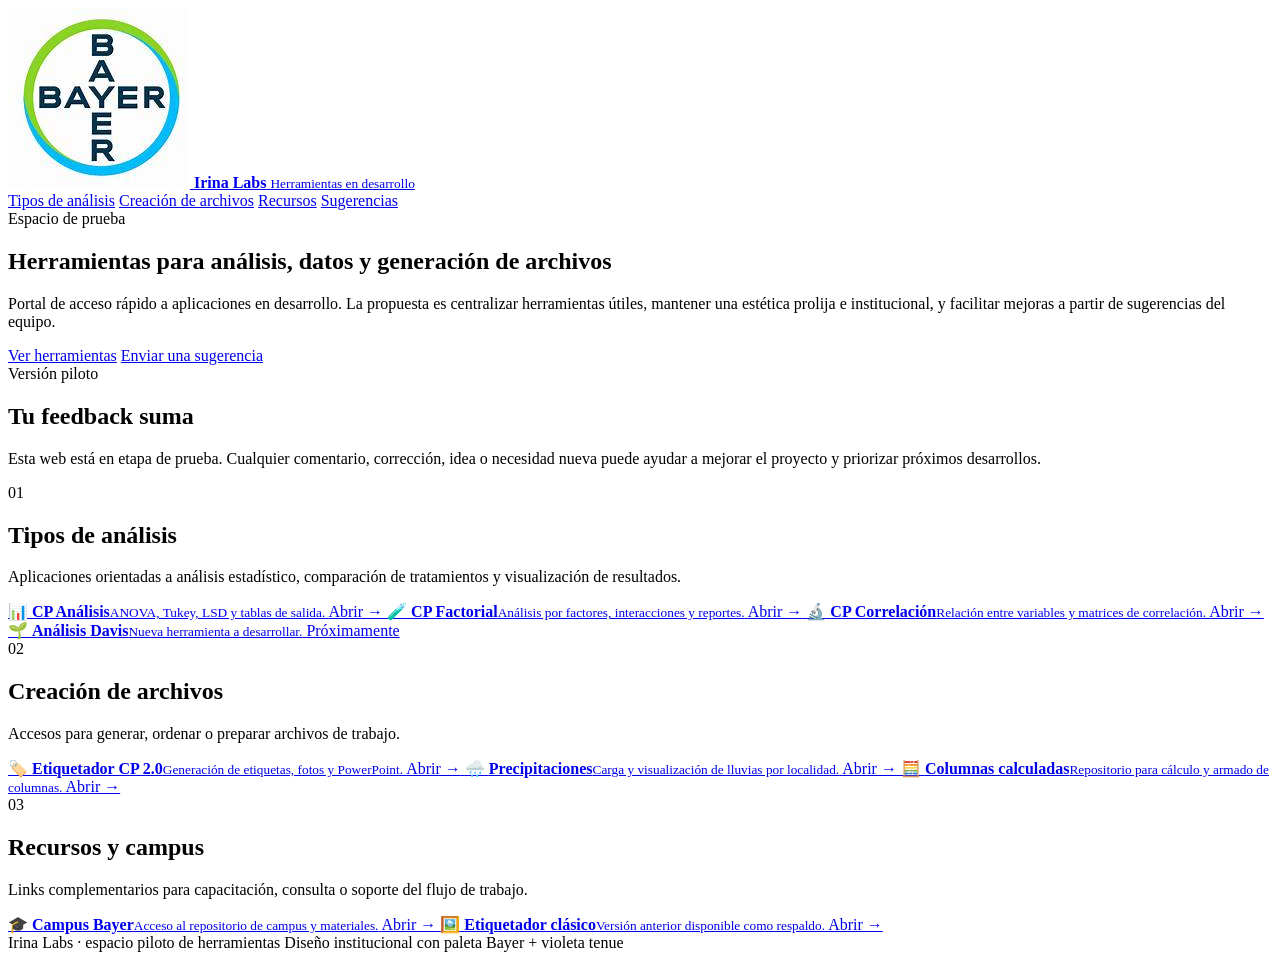
==== index.html @ 266c87cf "Rename index (1).html to index.html" ====
<!DOCTYPE html>
<html lang="es">
<head>
  <meta charset="UTF-8" />
  <meta name="viewport" content="width=device-width, initial-scale=1.0" />
  <title>Irina Labs · Herramientas Bayer</title>
  <meta name="description" content="Espacio de prueba para herramientas de análisis, creación de archivos y recursos internos." />
  <link rel="stylesheet" href="styles.css" />
</head>
<body>
  <div class="background-pattern" aria-hidden="true">
    <span></span><span></span><span></span>
  </div>

  <header class="site-header">
    <a class="brand" href="#top" aria-label="Volver al inicio">
      <img src="assets/bayer-logo.jpg" alt="Logo Bayer" class="brand-logo" />
      <span>
        <strong>Irina Labs</strong>
        <small>Herramientas en desarrollo</small>
      </span>
    </a>

    <nav class="main-nav" aria-label="Navegación principal">
      <a href="#analisis">Tipos de análisis</a>
      <a href="#archivos">Creación de archivos</a>
      <a href="#recursos">Recursos</a>
      <a href="#sugerencias">Sugerencias</a>
    </nav>
  </header>

  <main id="top" class="page-shell">
    <section class="hero-panel">
      <div class="hero-copy">
        <span class="status-pill">Espacio de prueba</span>
        <h1>Herramientas para análisis, datos y generación de archivos</h1>
        <p>
          Portal de acceso rápido a aplicaciones en desarrollo. La propuesta es centralizar herramientas útiles, mantener una estética prolija e institucional, y facilitar mejoras a partir de sugerencias del equipo.
        </p>
        <div class="hero-actions">
          <a class="primary-button" href="#analisis">Ver herramientas</a>
          <a class="secondary-button" href="#sugerencias">Enviar una sugerencia</a>
        </div>
      </div>

      <aside class="notice-card" id="sugerencias">
        <span class="notice-label">Versión piloto</span>
        <h2>Tu feedback suma</h2>
        <p>
          Esta web está en etapa de prueba. Cualquier comentario, corrección, idea o necesidad nueva puede ayudar a mejorar el proyecto y priorizar próximos desarrollos.
        </p>
      </aside>
    </section>

    <section class="content-section" id="analisis">
      <div class="section-title">
        <span>01</span>
        <div>
          <h2>Tipos de análisis</h2>
          <p>Aplicaciones orientadas a análisis estadístico, comparación de tratamientos y visualización de resultados.</p>
        </div>
      </div>

      <div class="tools-grid">
        <a class="tool-card" href="https://irinabw98.github.io/CP_ANALISIS1/" target="_blank" rel="noopener noreferrer">
          <span class="tool-icon">📊</span>
          <span class="tool-copy"><strong>CP Análisis</strong><small>ANOVA, Tukey, LSD y tablas de salida.</small></span>
          <span class="tool-arrow">Abrir →</span>
        </a>
        <a class="tool-card" href="https://irinabw98.github.io/CP_FACTORIAL/" target="_blank" rel="noopener noreferrer">
          <span class="tool-icon">🧪</span>
          <span class="tool-copy"><strong>CP Factorial</strong><small>Análisis por factores, interacciones y reportes.</small></span>
          <span class="tool-arrow">Abrir →</span>
        </a>
        <a class="tool-card" href="https://irinabw98.github.io/CP_Correlacion/" target="_blank" rel="noopener noreferrer">
          <span class="tool-icon">🔬</span>
          <span class="tool-copy"><strong>CP Correlación</strong><small>Relación entre variables y matrices de correlación.</small></span>
          <span class="tool-arrow">Abrir →</span>
        </a>
        <a class="tool-card new-card" href="#" data-pending="true">
          <span class="tool-icon">🌱</span>
          <span class="tool-copy"><strong>Análisis Davis</strong><small>Nueva herramienta a desarrollar.</small></span>
          <span class="tool-arrow">Próximamente</span>
        </a>
      </div>
    </section>

    <section class="content-section" id="archivos">
      <div class="section-title">
        <span>02</span>
        <div>
          <h2>Creación de archivos</h2>
          <p>Accesos para generar, ordenar o preparar archivos de trabajo.</p>
        </div>
      </div>

      <div class="tools-grid compact-grid">
        <a class="tool-card" href="https://irinabw98.github.io/EtiquetadorCP_2.0/" target="_blank" rel="noopener noreferrer">
          <span class="tool-icon">🏷️</span>
          <span class="tool-copy"><strong>Etiquetador CP 2.0</strong><small>Generación de etiquetas, fotos y PowerPoint.</small></span>
          <span class="tool-arrow">Abrir →</span>
        </a>
        <a class="tool-card" href="https://irinabw98.github.io/Precipitaciones/" target="_blank" rel="noopener noreferrer">
          <span class="tool-icon">🌧️</span>
          <span class="tool-copy"><strong>Precipitaciones</strong><small>Carga y visualización de lluvias por localidad.</small></span>
          <span class="tool-arrow">Abrir →</span>
        </a>
        <a class="tool-card" href="https://irinabw98.github.io/ColumnasCalculadas/" target="_blank" rel="noopener noreferrer">
          <span class="tool-icon">🧮</span>
          <span class="tool-copy"><strong>Columnas calculadas</strong><small>Repositorio para cálculo y armado de columnas.</small></span>
          <span class="tool-arrow">Abrir →</span>
        </a>
      </div>
    </section>

    <section class="content-section" id="recursos">
      <div class="section-title">
        <span>03</span>
        <div>
          <h2>Recursos y campus</h2>
          <p>Links complementarios para capacitación, consulta o soporte del flujo de trabajo.</p>
        </div>
      </div>

      <div class="tools-grid compact-grid">
        <a class="tool-card" href="https://irinabw98.github.io/CampusBayer/" target="_blank" rel="noopener noreferrer">
          <span class="tool-icon">🎓</span>
          <span class="tool-copy"><strong>Campus Bayer</strong><small>Acceso al repositorio de campus y materiales.</small></span>
          <span class="tool-arrow">Abrir →</span>
        </a>
        <a class="tool-card muted-card" href="https://irinabw98.github.io/etiquetadorCP/" target="_blank" rel="noopener noreferrer">
          <span class="tool-icon">🖼️</span>
          <span class="tool-copy"><strong>Etiquetador clásico</strong><small>Versión anterior disponible como respaldo.</small></span>
          <span class="tool-arrow">Abrir →</span>
        </a>
      </div>
    </section>
  </main>

  <footer class="footer">
    <span>Irina Labs · espacio piloto de herramientas</span>
    <span>Diseño institucional con paleta Bayer + violeta tenue</span>
  </footer>

  <div class="toast" id="toast" role="status" aria-live="polite"></div>
  <script src="app.js"></script>
</body>
</html>
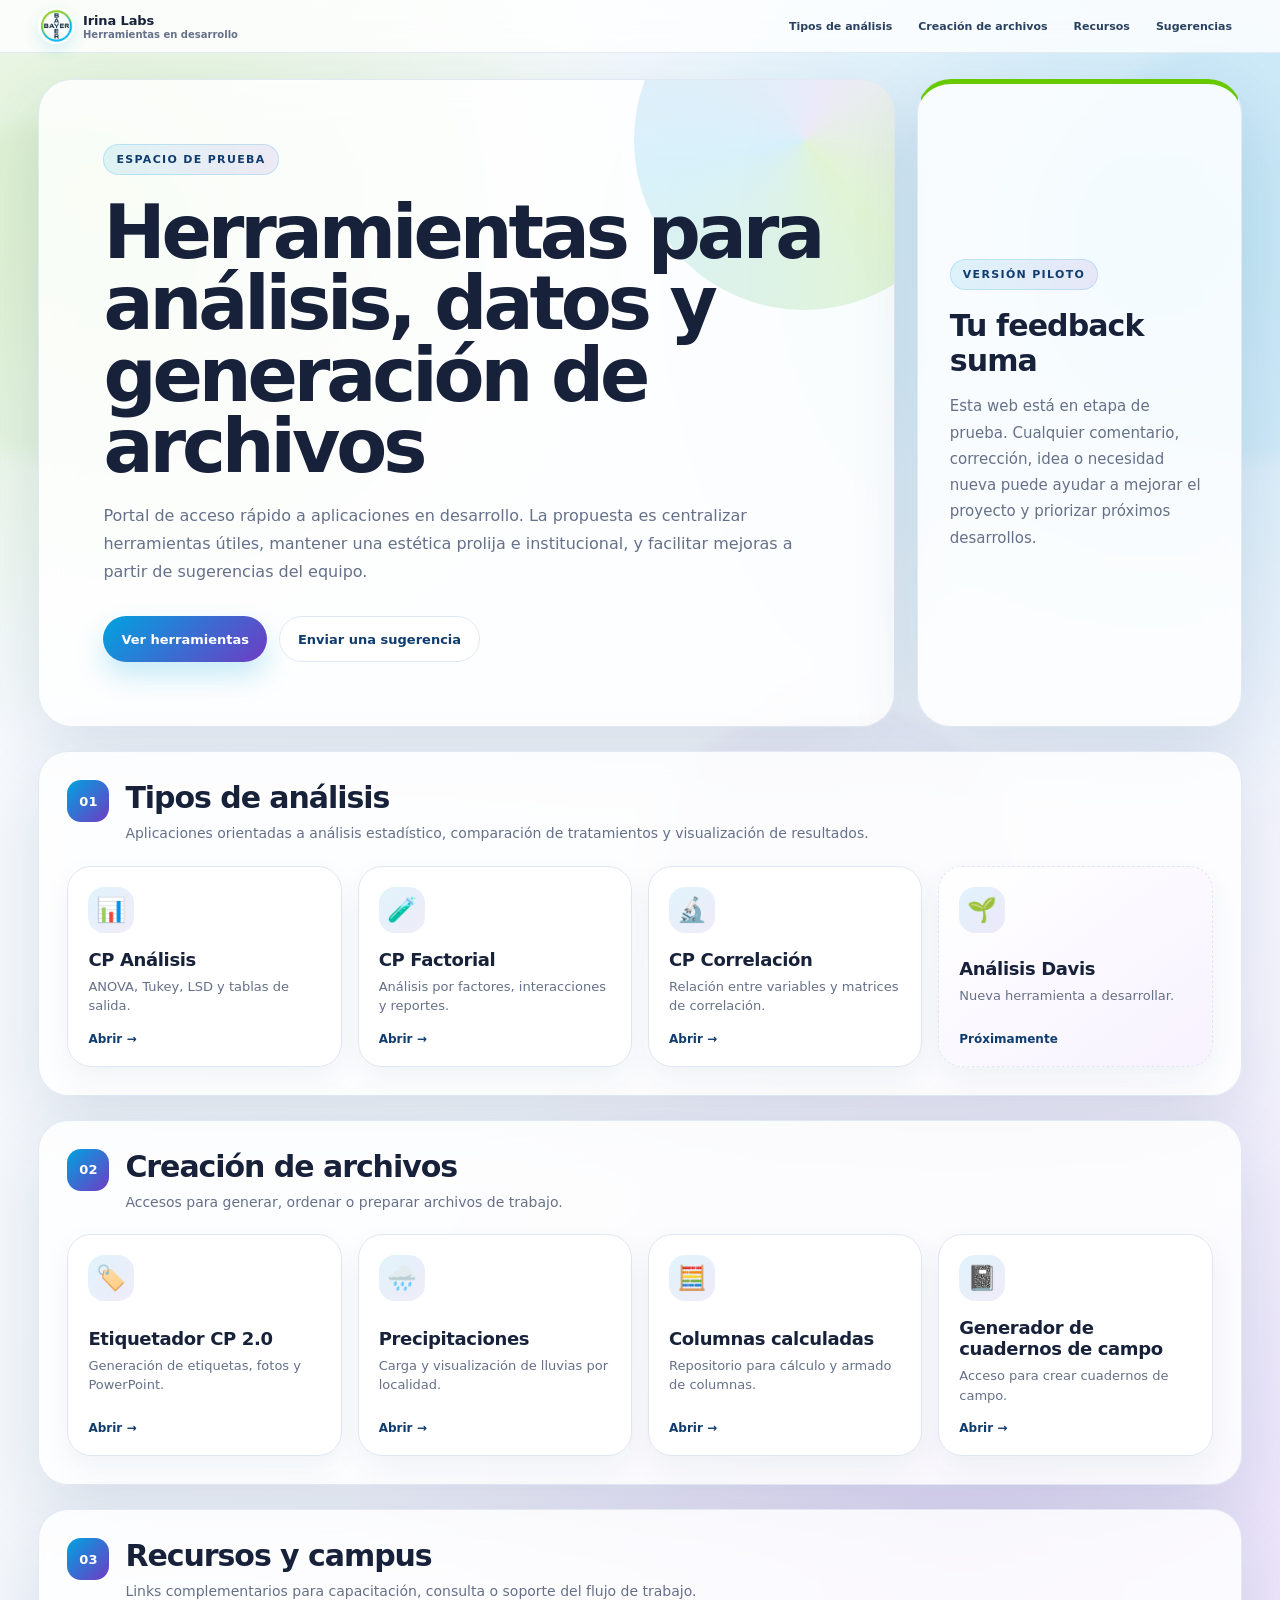
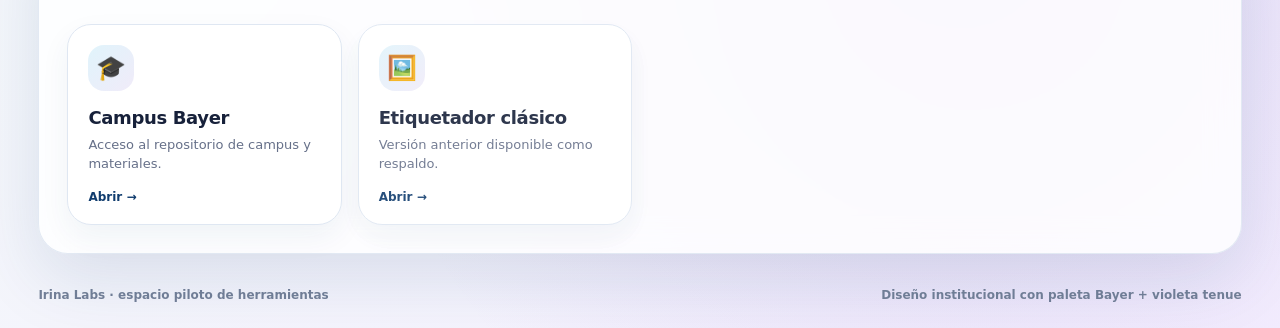
==== commit e4d95f36: "Add files via upload" ====
--- a/index.html
+++ b/index.html
@@ -110,6 +110,11 @@
           <span class="tool-copy"><strong>Columnas calculadas</strong><small>Repositorio para cálculo y armado de columnas.</small></span>
           <span class="tool-arrow">Abrir →</span>
         </a>
+        <a class="tool-card" href="https://irinabottini.github.io/CuadernosDeCampo/" target="_blank" rel="noopener noreferrer">
+          <span class="tool-icon">📓</span>
+          <span class="tool-copy"><strong>Generador de cuadernos de campo</strong><small>Acceso para crear cuadernos de campo.</small></span>
+          <span class="tool-arrow">Abrir →</span>
+        </a>
       </div>
     </section>
 
--- a/styles.css
+++ b/styles.css
@@ -0,0 +1,297 @@
+@import url('https://fonts.googleapis.com/css2?family=Inter:wght@400;500;600;700;800;900&display=swap');
+
+:root{
+  --bayer-blue:#00a3e0;
+  --bayer-green:#67c900;
+  --bayer-deep:#103c6e;
+  --violet:#6f3cc3;
+  --violet-soft:#efe8ff;
+  --ink:#17213a;
+  --muted:#667089;
+  --line:#dfe7f2;
+  --panel:#ffffff;
+  --panel-soft:rgba(255,255,255,.82);
+  --bg:#f4f7fb;
+  --shadow:0 24px 70px rgba(16,60,110,.12);
+}
+
+*{box-sizing:border-box}
+html{scroll-behavior:smooth}
+body{
+  margin:0;
+  font-family:'Inter',system-ui,-apple-system,BlinkMacSystemFont,'Segoe UI',sans-serif;
+  color:var(--ink);
+  background:
+    radial-gradient(circle at 8% 10%, rgba(103,201,0,.16), transparent 26%),
+    radial-gradient(circle at 90% 12%, rgba(0,163,224,.18), transparent 30%),
+    radial-gradient(circle at 75% 80%, rgba(111,60,195,.14), transparent 34%),
+    linear-gradient(135deg,#f8fbff 0%,#f4f7fb 48%,#f5f0ff 100%);
+  min-height:100vh;
+}
+
+.background-pattern span{
+  position:fixed;
+  border-radius:999px;
+  filter:blur(8px);
+  opacity:.55;
+  pointer-events:none;
+}
+.background-pattern span:nth-child(1){width:340px;height:340px;left:-120px;top:120px;background:rgba(103,201,0,.08)}
+.background-pattern span:nth-child(2){width:420px;height:420px;right:-180px;top:40px;background:rgba(0,163,224,.09)}
+.background-pattern span:nth-child(3){width:380px;height:380px;right:20%;bottom:-180px;background:rgba(111,60,195,.08)}
+
+.site-header{
+  width:100%;
+  position:sticky;
+  top:0;
+  z-index:20;
+  display:flex;
+  align-items:center;
+  justify-content:space-between;
+  gap:12px;
+  padding:8px clamp(16px,3vw,38px);
+  background:rgba(255,255,255,.78);
+  border-bottom:1px solid rgba(223,231,242,.85);
+  backdrop-filter:blur(18px);
+}
+
+.brand{
+  display:flex;
+  align-items:center;
+  gap:9px;
+  color:var(--ink);
+  text-decoration:none;
+}
+.brand-logo{
+  width:36px;
+  height:36px;
+  object-fit:contain;
+  border-radius:50%;
+  box-shadow:0 6px 16px rgba(0,163,224,.14);
+}
+.brand strong{display:block;font-size:13px;font-weight:900;letter-spacing:-.01em}
+.brand small{display:block;font-size:10px;color:var(--muted);font-weight:600;margin-top:1px}
+
+.main-nav{
+  display:flex;
+  align-items:center;
+  justify-content:flex-end;
+  gap:6px;
+  flex-wrap:wrap;
+}
+.main-nav a{
+  color:#29415f;
+  text-decoration:none;
+  font-size:11px;
+  font-weight:800;
+  padding:7px 10px;
+  border-radius:999px;
+  transition:.18s ease;
+}
+.main-nav a:hover{background:#edf7fc;color:var(--bayer-deep)}
+
+.page-shell{
+  width:100%;
+  padding:26px clamp(18px,3vw,46px) 34px;
+}
+
+.hero-panel{
+  width:100%;
+  min-height:420px;
+  display:grid;
+  grid-template-columns:minmax(0,1.45fr) minmax(320px,.55fr);
+  gap:22px;
+  align-items:stretch;
+}
+
+.hero-copy,.notice-card,.content-section{
+  position:relative;
+  background:var(--panel-soft);
+  border:1px solid rgba(223,231,242,.9);
+  box-shadow:var(--shadow);
+  backdrop-filter:blur(16px);
+}
+
+.hero-copy{
+  border-radius:34px;
+  padding:clamp(30px,5vw,64px);
+  overflow:hidden;
+}
+.hero-copy::after{
+  content:"";
+  position:absolute;
+  width:340px;
+  height:340px;
+  right:-80px;
+  top:-110px;
+  background:conic-gradient(from 140deg, rgba(103,201,0,.3), rgba(0,163,224,.26), rgba(111,60,195,.18), rgba(103,201,0,.3));
+  border-radius:50%;
+  opacity:.55;
+}
+.status-pill,.notice-label{
+  display:inline-flex;
+  align-items:center;
+  width:max-content;
+  border-radius:999px;
+  padding:8px 12px;
+  background:linear-gradient(90deg,rgba(0,163,224,.11),rgba(111,60,195,.10));
+  color:var(--bayer-deep);
+  border:1px solid rgba(0,163,224,.18);
+  font-size:11px;
+  font-weight:900;
+  letter-spacing:.12em;
+  text-transform:uppercase;
+}
+
+h1,h2,p{position:relative;z-index:2}
+h1{
+  max-width:980px;
+  margin:22px 0 0;
+  font-size:clamp(42px,5.8vw,86px);
+  line-height:.96;
+  letter-spacing:-.055em;
+}
+p{
+  max-width:780px;
+  color:var(--muted);
+  font-size:16px;
+  line-height:1.75;
+}
+.hero-copy p{margin-top:20px}
+.hero-actions{position:relative;z-index:2;display:flex;gap:12px;flex-wrap:wrap;margin-top:30px}
+.primary-button,.secondary-button{
+  display:inline-flex;
+  align-items:center;
+  justify-content:center;
+  min-height:46px;
+  padding:0 18px;
+  border-radius:999px;
+  text-decoration:none;
+  font-size:13px;
+  font-weight:900;
+}
+.primary-button{background:linear-gradient(135deg,var(--bayer-blue),var(--violet));color:white;box-shadow:0 14px 28px rgba(0,163,224,.22)}
+.secondary-button{background:white;color:var(--bayer-deep);border:1px solid var(--line)}
+
+.notice-card{
+  border-radius:34px;
+  padding:32px;
+  display:flex;
+  flex-direction:column;
+  justify-content:center;
+  border-top:5px solid var(--bayer-green);
+}
+.notice-card h2{margin:18px 0 0;font-size:30px;letter-spacing:-.03em}
+.notice-card p{font-size:15px;margin-bottom:0}
+
+.content-section{
+  width:100%;
+  border-radius:30px;
+  padding:28px;
+  margin-top:24px;
+}
+.section-title{
+  display:flex;
+  align-items:flex-start;
+  gap:16px;
+  margin-bottom:20px;
+}
+.section-title > span{
+  flex:0 0 auto;
+  width:42px;
+  height:42px;
+  display:grid;
+  place-items:center;
+  border-radius:14px;
+  color:white;
+  background:linear-gradient(135deg,var(--bayer-blue),var(--violet));
+  font-size:13px;
+  font-weight:900;
+}
+.section-title h2{margin:0;font-size:30px;letter-spacing:-.035em}
+.section-title p{margin:6px 0 0;font-size:14px;max-width:820px}
+
+.tools-grid{
+  display:grid;
+  grid-template-columns:repeat(4,minmax(0,1fr));
+  gap:16px;
+}
+.compact-grid{grid-template-columns:repeat(4,minmax(0,1fr))}
+.tool-card{
+  min-height:180px;
+  padding:20px;
+  border-radius:24px;
+  background:#fff;
+  border:1px solid var(--line);
+  text-decoration:none;
+  color:var(--ink);
+  display:flex;
+  flex-direction:column;
+  justify-content:space-between;
+  gap:16px;
+  transition:.18s ease;
+  box-shadow:0 12px 30px rgba(16,60,110,.06);
+}
+.tool-card:hover{
+  transform:translateY(-4px);
+  border-color:rgba(0,163,224,.45);
+  box-shadow:0 18px 38px rgba(16,60,110,.12);
+}
+.tool-icon{
+  width:46px;
+  height:46px;
+  display:grid;
+  place-items:center;
+  border-radius:16px;
+  background:linear-gradient(135deg,rgba(0,163,224,.12),rgba(111,60,195,.10));
+  font-size:24px;
+}
+.tool-copy strong{display:block;font-size:18px;font-weight:900;letter-spacing:-.02em}
+.tool-copy small{display:block;margin-top:7px;color:var(--muted);font-size:13px;line-height:1.5}
+.tool-arrow{font-size:12px;font-weight:900;color:var(--bayer-deep)}
+.new-card{background:linear-gradient(145deg,#ffffff,#f7f2ff);border-style:dashed}
+.muted-card{opacity:.9}
+
+.footer{
+  width:100%;
+  display:flex;
+  justify-content:space-between;
+  gap:12px;
+  flex-wrap:wrap;
+  padding:0 clamp(18px,3vw,46px) 26px;
+  color:#748098;
+  font-size:12px;
+  font-weight:700;
+}
+.toast{
+  position:fixed;
+  left:50%;
+  bottom:24px;
+  z-index:40;
+  transform:translateX(-50%) translateY(20px);
+  padding:12px 16px;
+  border-radius:999px;
+  background:#17213a;
+  color:white;
+  font-size:13px;
+  font-weight:800;
+  opacity:0;
+  pointer-events:none;
+  transition:.18s ease;
+  box-shadow:0 18px 40px rgba(23,33,58,.22);
+}
+.toast.show{opacity:1;transform:translateX(-50%) translateY(0)}
+
+@media(max-width:1180px){
+  .hero-panel{grid-template-columns:1fr}
+  .tools-grid,.compact-grid{grid-template-columns:repeat(2,minmax(0,1fr))}
+}
+@media(max-width:760px){
+  .site-header{position:relative;align-items:flex-start;flex-direction:column}
+  .main-nav{justify-content:flex-start}
+  .page-shell{padding:18px}
+  .hero-copy,.notice-card,.content-section{border-radius:24px;padding:22px}
+  h1{font-size:40px;letter-spacing:-.04em}
+  .tools-grid,.compact-grid{grid-template-columns:1fr}
+  .tool-card{min-height:150px}
+}
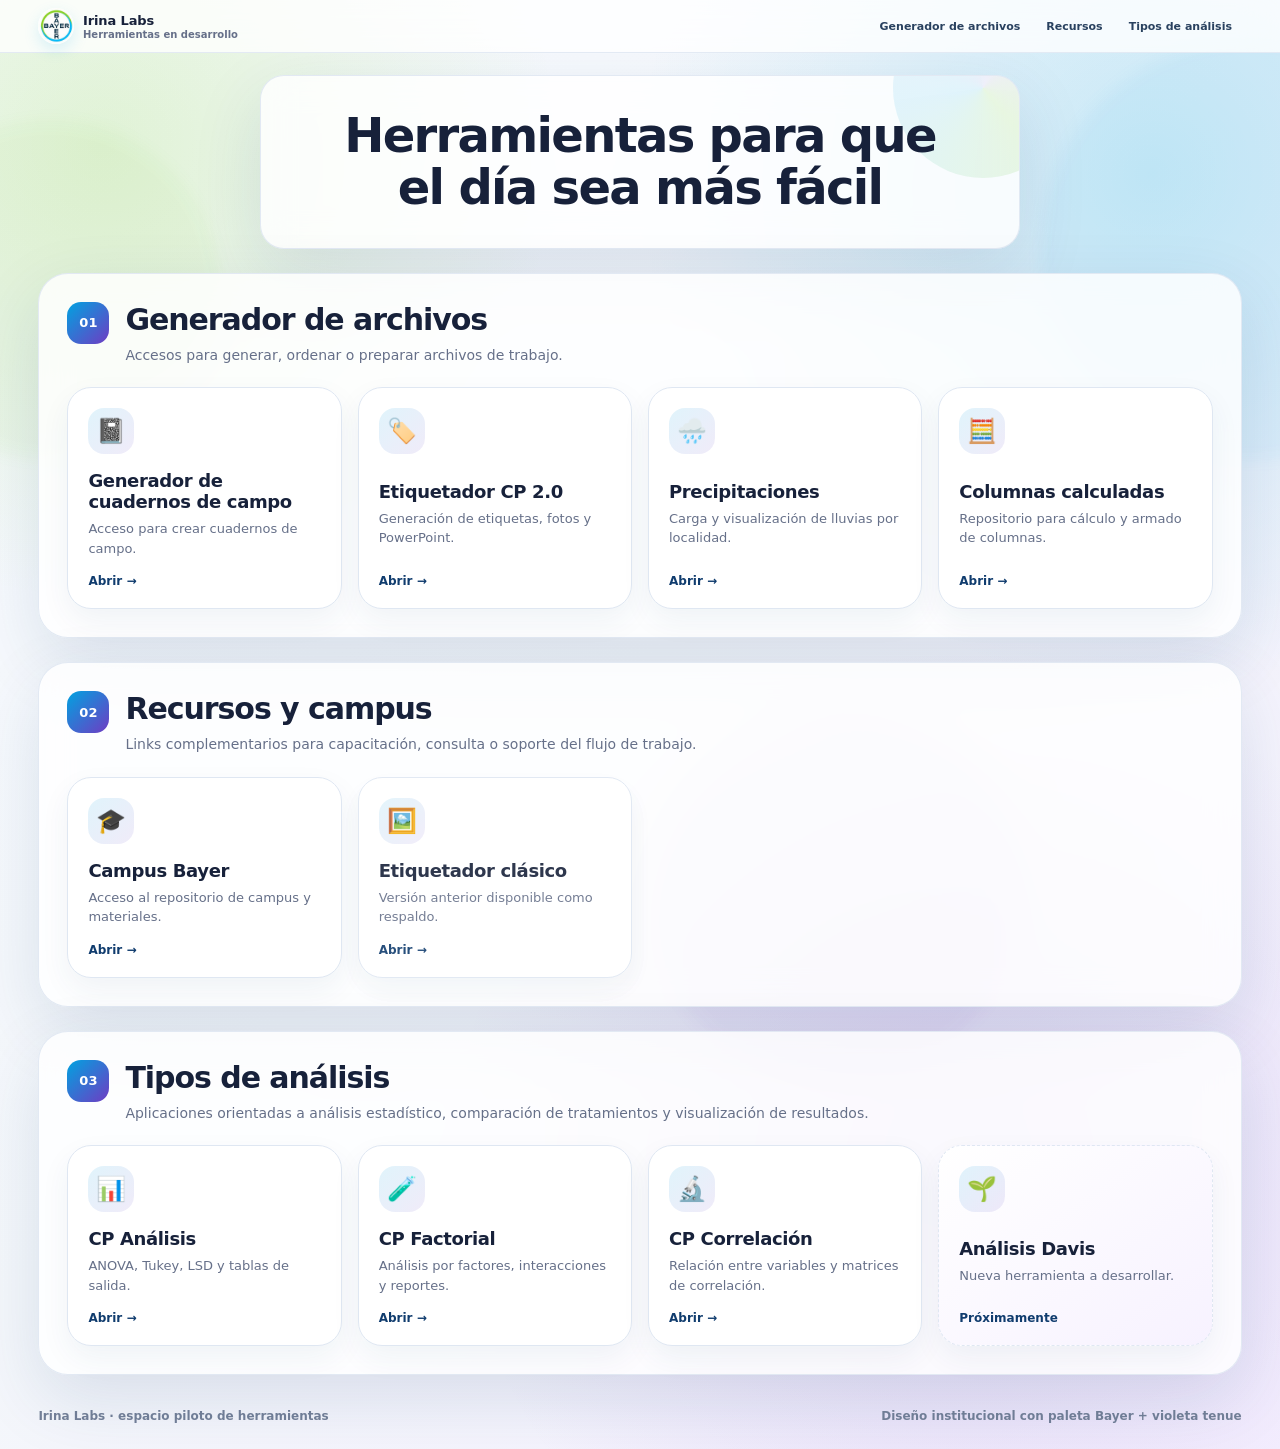
==== commit 728b2fd2: "Add files via upload" ====
--- a/index.html
+++ b/index.html
@@ -22,39 +22,78 @@
     </a>
 
     <nav class="main-nav" aria-label="Navegación principal">
+      <a href="#archivos">Generador de archivos</a>
+      <a href="#recursos">Recursos</a>
       <a href="#analisis">Tipos de análisis</a>
-      <a href="#archivos">Creación de archivos</a>
-      <a href="#recursos">Recursos</a>
-      <a href="#sugerencias">Sugerencias</a>
     </nav>
   </header>
 
   <main id="top" class="page-shell">
     <section class="hero-panel">
       <div class="hero-copy">
-        <span class="status-pill">Espacio de prueba</span>
-        <h1>Herramientas para análisis, datos y generación de archivos</h1>
-        <p>
-          Portal de acceso rápido a aplicaciones en desarrollo. La propuesta es centralizar herramientas útiles, mantener una estética prolija e institucional, y facilitar mejoras a partir de sugerencias del equipo.
-        </p>
-        <div class="hero-actions">
-          <a class="primary-button" href="#analisis">Ver herramientas</a>
-          <a class="secondary-button" href="#sugerencias">Enviar una sugerencia</a>
+        <h1>Herramientas para que el día sea más fácil</h1>
+      </div>
+    </section>
+
+    <section class="content-section" id="archivos">
+      <div class="section-title">
+        <span>01</span>
+        <div>
+          <h2>Generador de archivos</h2>
+          <p>Accesos para generar, ordenar o preparar archivos de trabajo.</p>
         </div>
       </div>
 
-      <aside class="notice-card" id="sugerencias">
-        <span class="notice-label">Versión piloto</span>
-        <h2>Tu feedback suma</h2>
-        <p>
-          Esta web está en etapa de prueba. Cualquier comentario, corrección, idea o necesidad nueva puede ayudar a mejorar el proyecto y priorizar próximos desarrollos.
-        </p>
-      </aside>
+      <div class="tools-grid compact-grid">
+        <a class="tool-card" href="https://irinabottini.github.io/CuadernosDeCampo/" target="_blank" rel="noopener noreferrer">
+          <span class="tool-icon">📓</span>
+          <span class="tool-copy"><strong>Generador de cuadernos de campo</strong><small>Acceso para crear cuadernos de campo.</small></span>
+          <span class="tool-arrow">Abrir →</span>
+        </a>
+        <a class="tool-card" href="https://irinabw98.github.io/EtiquetadorCP_2.0/" target="_blank" rel="noopener noreferrer">
+          <span class="tool-icon">🏷️</span>
+          <span class="tool-copy"><strong>Etiquetador CP 2.0</strong><small>Generación de etiquetas, fotos y PowerPoint.</small></span>
+          <span class="tool-arrow">Abrir →</span>
+        </a>
+        <a class="tool-card" href="https://irinabw98.github.io/Precipitaciones/" target="_blank" rel="noopener noreferrer">
+          <span class="tool-icon">🌧️</span>
+          <span class="tool-copy"><strong>Precipitaciones</strong><small>Carga y visualización de lluvias por localidad.</small></span>
+          <span class="tool-arrow">Abrir →</span>
+        </a>
+        <a class="tool-card" href="https://irinabw98.github.io/ColumnasCalculadas/" target="_blank" rel="noopener noreferrer">
+          <span class="tool-icon">🧮</span>
+          <span class="tool-copy"><strong>Columnas calculadas</strong><small>Repositorio para cálculo y armado de columnas.</small></span>
+          <span class="tool-arrow">Abrir →</span>
+        </a>
+      </div>
+    </section>
+
+    <section class="content-section" id="recursos">
+      <div class="section-title">
+        <span>02</span>
+        <div>
+          <h2>Recursos y campus</h2>
+          <p>Links complementarios para capacitación, consulta o soporte del flujo de trabajo.</p>
+        </div>
+      </div>
+
+      <div class="tools-grid compact-grid">
+        <a class="tool-card" href="https://irinabw98.github.io/CampusBayer/" target="_blank" rel="noopener noreferrer">
+          <span class="tool-icon">🎓</span>
+          <span class="tool-copy"><strong>Campus Bayer</strong><small>Acceso al repositorio de campus y materiales.</small></span>
+          <span class="tool-arrow">Abrir →</span>
+        </a>
+        <a class="tool-card muted-card" href="https://irinabw98.github.io/etiquetadorCP/" target="_blank" rel="noopener noreferrer">
+          <span class="tool-icon">🖼️</span>
+          <span class="tool-copy"><strong>Etiquetador clásico</strong><small>Versión anterior disponible como respaldo.</small></span>
+          <span class="tool-arrow">Abrir →</span>
+        </a>
+      </div>
     </section>
 
     <section class="content-section" id="analisis">
       <div class="section-title">
-        <span>01</span>
+        <span>03</span>
         <div>
           <h2>Tipos de análisis</h2>
           <p>Aplicaciones orientadas a análisis estadístico, comparación de tratamientos y visualización de resultados.</p>
@@ -84,62 +123,6 @@
         </a>
       </div>
     </section>
-
-    <section class="content-section" id="archivos">
-      <div class="section-title">
-        <span>02</span>
-        <div>
-          <h2>Creación de archivos</h2>
-          <p>Accesos para generar, ordenar o preparar archivos de trabajo.</p>
-        </div>
-      </div>
-
-      <div class="tools-grid compact-grid">
-        <a class="tool-card" href="https://irinabw98.github.io/EtiquetadorCP_2.0/" target="_blank" rel="noopener noreferrer">
-          <span class="tool-icon">🏷️</span>
-          <span class="tool-copy"><strong>Etiquetador CP 2.0</strong><small>Generación de etiquetas, fotos y PowerPoint.</small></span>
-          <span class="tool-arrow">Abrir →</span>
-        </a>
-        <a class="tool-card" href="https://irinabw98.github.io/Precipitaciones/" target="_blank" rel="noopener noreferrer">
-          <span class="tool-icon">🌧️</span>
-          <span class="tool-copy"><strong>Precipitaciones</strong><small>Carga y visualización de lluvias por localidad.</small></span>
-          <span class="tool-arrow">Abrir →</span>
-        </a>
-        <a class="tool-card" href="https://irinabw98.github.io/ColumnasCalculadas/" target="_blank" rel="noopener noreferrer">
-          <span class="tool-icon">🧮</span>
-          <span class="tool-copy"><strong>Columnas calculadas</strong><small>Repositorio para cálculo y armado de columnas.</small></span>
-          <span class="tool-arrow">Abrir →</span>
-        </a>
-        <a class="tool-card" href="https://irinabottini.github.io/CuadernosDeCampo/" target="_blank" rel="noopener noreferrer">
-          <span class="tool-icon">📓</span>
-          <span class="tool-copy"><strong>Generador de cuadernos de campo</strong><small>Acceso para crear cuadernos de campo.</small></span>
-          <span class="tool-arrow">Abrir →</span>
-        </a>
-      </div>
-    </section>
-
-    <section class="content-section" id="recursos">
-      <div class="section-title">
-        <span>03</span>
-        <div>
-          <h2>Recursos y campus</h2>
-          <p>Links complementarios para capacitación, consulta o soporte del flujo de trabajo.</p>
-        </div>
-      </div>
-
-      <div class="tools-grid compact-grid">
-        <a class="tool-card" href="https://irinabw98.github.io/CampusBayer/" target="_blank" rel="noopener noreferrer">
-          <span class="tool-icon">🎓</span>
-          <span class="tool-copy"><strong>Campus Bayer</strong><small>Acceso al repositorio de campus y materiales.</small></span>
-          <span class="tool-arrow">Abrir →</span>
-        </a>
-        <a class="tool-card muted-card" href="https://irinabw98.github.io/etiquetadorCP/" target="_blank" rel="noopener noreferrer">
-          <span class="tool-icon">🖼️</span>
-          <span class="tool-copy"><strong>Etiquetador clásico</strong><small>Versión anterior disponible como respaldo.</small></span>
-          <span class="tool-arrow">Abrir →</span>
-        </a>
-      </div>
-    </section>
   </main>
 
   <footer class="footer">
--- a/styles.css
+++ b/styles.css
@@ -92,16 +92,13 @@
 
 .page-shell{
   width:100%;
-  padding:26px clamp(18px,3vw,46px) 34px;
+  padding:22px clamp(18px,3vw,46px) 34px;
 }
 
 .hero-panel{
   width:100%;
-  min-height:420px;
-  display:grid;
-  grid-template-columns:minmax(0,1.45fr) minmax(320px,.55fr);
-  gap:22px;
-  align-items:stretch;
+  max-width:760px;
+  margin:0 auto;
 }
 
 .hero-copy,.notice-card,.content-section{
@@ -113,20 +110,21 @@
 }
 
 .hero-copy{
-  border-radius:34px;
-  padding:clamp(30px,5vw,64px);
+  border-radius:24px;
+  padding:clamp(22px,4vw,34px);
   overflow:hidden;
+  text-align:center;
 }
 .hero-copy::after{
   content:"";
   position:absolute;
-  width:340px;
-  height:340px;
-  right:-80px;
-  top:-110px;
+  width:180px;
+  height:180px;
+  right:-54px;
+  top:-78px;
   background:conic-gradient(from 140deg, rgba(103,201,0,.3), rgba(0,163,224,.26), rgba(111,60,195,.18), rgba(103,201,0,.3));
   border-radius:50%;
-  opacity:.55;
+  opacity:.38;
 }
 .status-pill,.notice-label{
   display:inline-flex;
@@ -145,11 +143,11 @@
 
 h1,h2,p{position:relative;z-index:2}
 h1{
-  max-width:980px;
-  margin:22px 0 0;
-  font-size:clamp(42px,5.8vw,86px);
-  line-height:.96;
-  letter-spacing:-.055em;
+  max-width:640px;
+  margin:0 auto;
+  font-size:clamp(30px,4vw,48px);
+  line-height:1.08;
+  letter-spacing:-.035em;
 }
 p{
   max-width:780px;
@@ -291,7 +289,7 @@
   .main-nav{justify-content:flex-start}
   .page-shell{padding:18px}
   .hero-copy,.notice-card,.content-section{border-radius:24px;padding:22px}
-  h1{font-size:40px;letter-spacing:-.04em}
+  h1{font-size:32px;letter-spacing:-.03em}
   .tools-grid,.compact-grid{grid-template-columns:1fr}
   .tool-card{min-height:150px}
 }
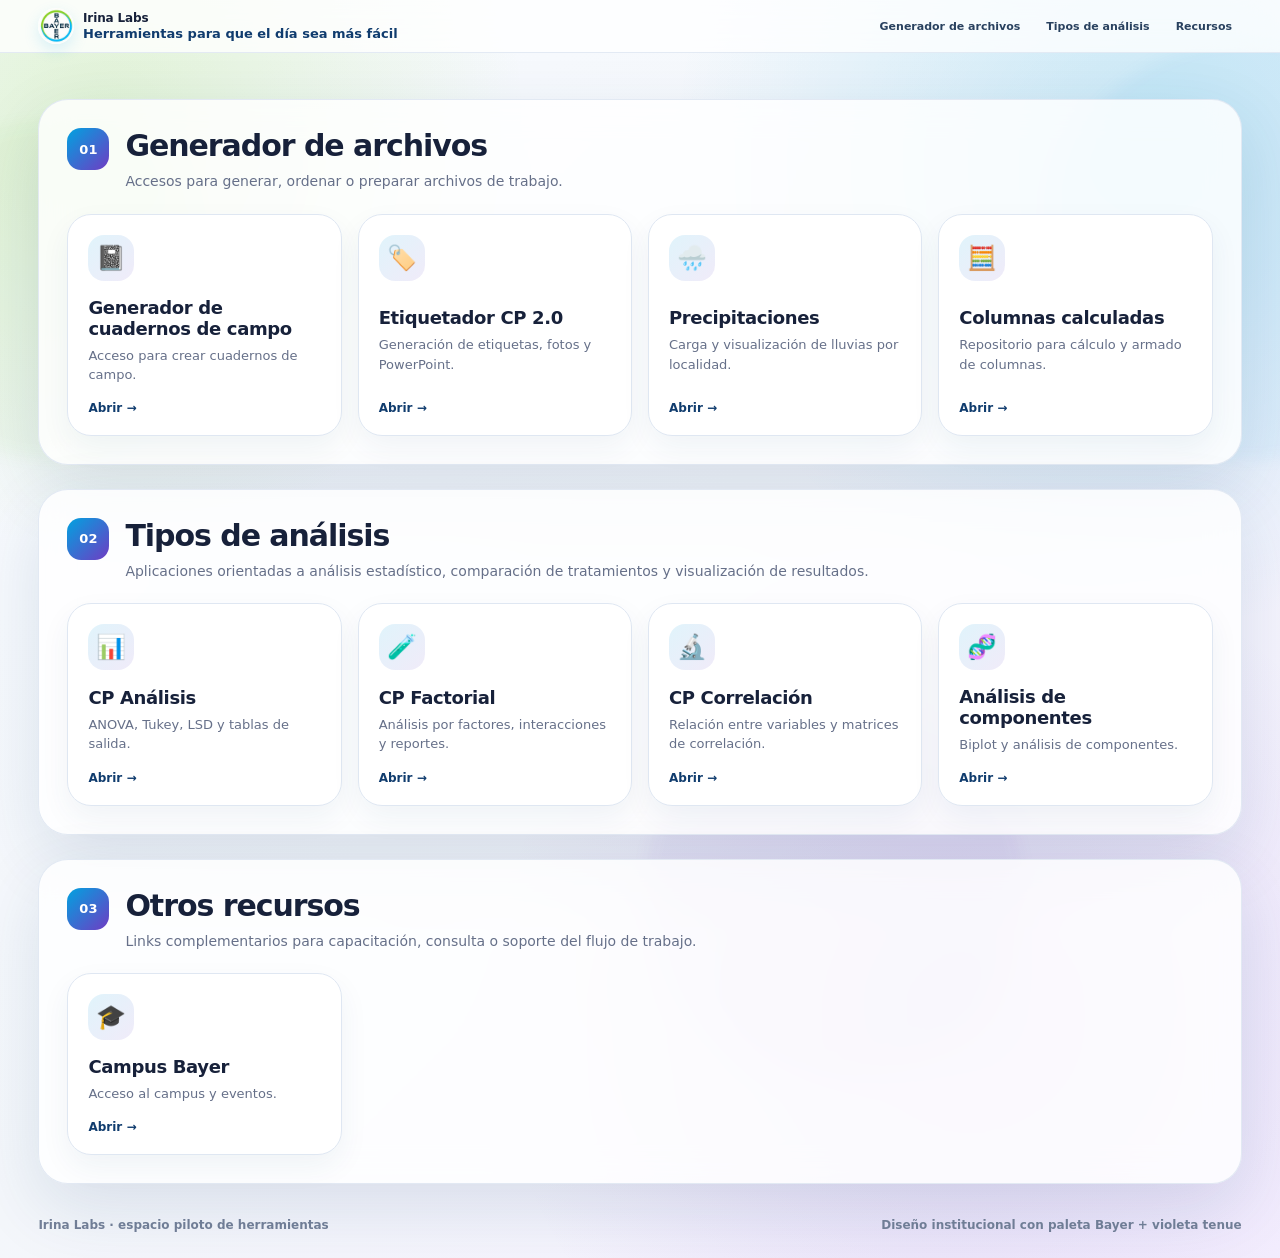
==== commit f59a9f68: "Add files via upload" ====
--- a/index.html
+++ b/index.html
@@ -17,24 +17,18 @@
       <img src="assets/bayer-logo.jpg" alt="Logo Bayer" class="brand-logo" />
       <span>
         <strong>Irina Labs</strong>
-        <small>Herramientas en desarrollo</small>
+        <small>Herramientas para que el día sea más fácil</small>
       </span>
     </a>
 
     <nav class="main-nav" aria-label="Navegación principal">
       <a href="#archivos">Generador de archivos</a>
+      <a href="#analisis">Tipos de análisis</a>
       <a href="#recursos">Recursos</a>
-      <a href="#analisis">Tipos de análisis</a>
     </nav>
   </header>
 
   <main id="top" class="page-shell">
-    <section class="hero-panel">
-      <div class="hero-copy">
-        <h1>Herramientas para que el día sea más fácil</h1>
-      </div>
-    </section>
-
     <section class="content-section" id="archivos">
       <div class="section-title">
         <span>01</span>
@@ -68,32 +62,9 @@
       </div>
     </section>
 
-    <section class="content-section" id="recursos">
+    <section class="content-section" id="analisis">
       <div class="section-title">
         <span>02</span>
-        <div>
-          <h2>Recursos y campus</h2>
-          <p>Links complementarios para capacitación, consulta o soporte del flujo de trabajo.</p>
-        </div>
-      </div>
-
-      <div class="tools-grid compact-grid">
-        <a class="tool-card" href="https://irinabw98.github.io/CampusBayer/" target="_blank" rel="noopener noreferrer">
-          <span class="tool-icon">🎓</span>
-          <span class="tool-copy"><strong>Campus Bayer</strong><small>Acceso al repositorio de campus y materiales.</small></span>
-          <span class="tool-arrow">Abrir →</span>
-        </a>
-        <a class="tool-card muted-card" href="https://irinabw98.github.io/etiquetadorCP/" target="_blank" rel="noopener noreferrer">
-          <span class="tool-icon">🖼️</span>
-          <span class="tool-copy"><strong>Etiquetador clásico</strong><small>Versión anterior disponible como respaldo.</small></span>
-          <span class="tool-arrow">Abrir →</span>
-        </a>
-      </div>
-    </section>
-
-    <section class="content-section" id="analisis">
-      <div class="section-title">
-        <span>03</span>
         <div>
           <h2>Tipos de análisis</h2>
           <p>Aplicaciones orientadas a análisis estadístico, comparación de tratamientos y visualización de resultados.</p>
@@ -116,10 +87,28 @@
           <span class="tool-copy"><strong>CP Correlación</strong><small>Relación entre variables y matrices de correlación.</small></span>
           <span class="tool-arrow">Abrir →</span>
         </a>
-        <a class="tool-card new-card" href="#" data-pending="true">
-          <span class="tool-icon">🌱</span>
-          <span class="tool-copy"><strong>Análisis Davis</strong><small>Nueva herramienta a desarrollar.</small></span>
-          <span class="tool-arrow">Próximamente</span>
+        <a class="tool-card" href="https://cpteam.shinyapps.io/cp_biplot_fungi/" target="_blank" rel="noopener noreferrer">
+          <span class="tool-icon">🧬</span>
+          <span class="tool-copy"><strong>Análisis de componentes</strong><small>Biplot y análisis de componentes.</small></span>
+          <span class="tool-arrow">Abrir →</span>
+        </a>
+      </div>
+    </section>
+
+    <section class="content-section" id="recursos">
+      <div class="section-title">
+        <span>03</span>
+        <div>
+          <h2>Otros recursos</h2>
+          <p>Links complementarios para capacitación, consulta o soporte del flujo de trabajo.</p>
+        </div>
+      </div>
+
+      <div class="tools-grid compact-grid">
+        <a class="tool-card" href="https://eventos-campus.vercel.app/" target="_blank" rel="noopener noreferrer">
+          <span class="tool-icon">🎓</span>
+          <span class="tool-copy"><strong>Campus Bayer</strong><small>Acceso al campus y eventos.</small></span>
+          <span class="tool-arrow">Abrir →</span>
         </a>
       </div>
     </section>
--- a/styles.css
+++ b/styles.css
@@ -69,8 +69,8 @@
   border-radius:50%;
   box-shadow:0 6px 16px rgba(0,163,224,.14);
 }
-.brand strong{display:block;font-size:13px;font-weight:900;letter-spacing:-.01em}
-.brand small{display:block;font-size:10px;color:var(--muted);font-weight:600;margin-top:1px}
+.brand strong{display:block;font-size:12px;font-weight:900;letter-spacing:-.01em}
+.brand small{display:block;font-size:13px;color:var(--bayer-deep);font-weight:800;margin-top:1px}
 
 .main-nav{
   display:flex;
